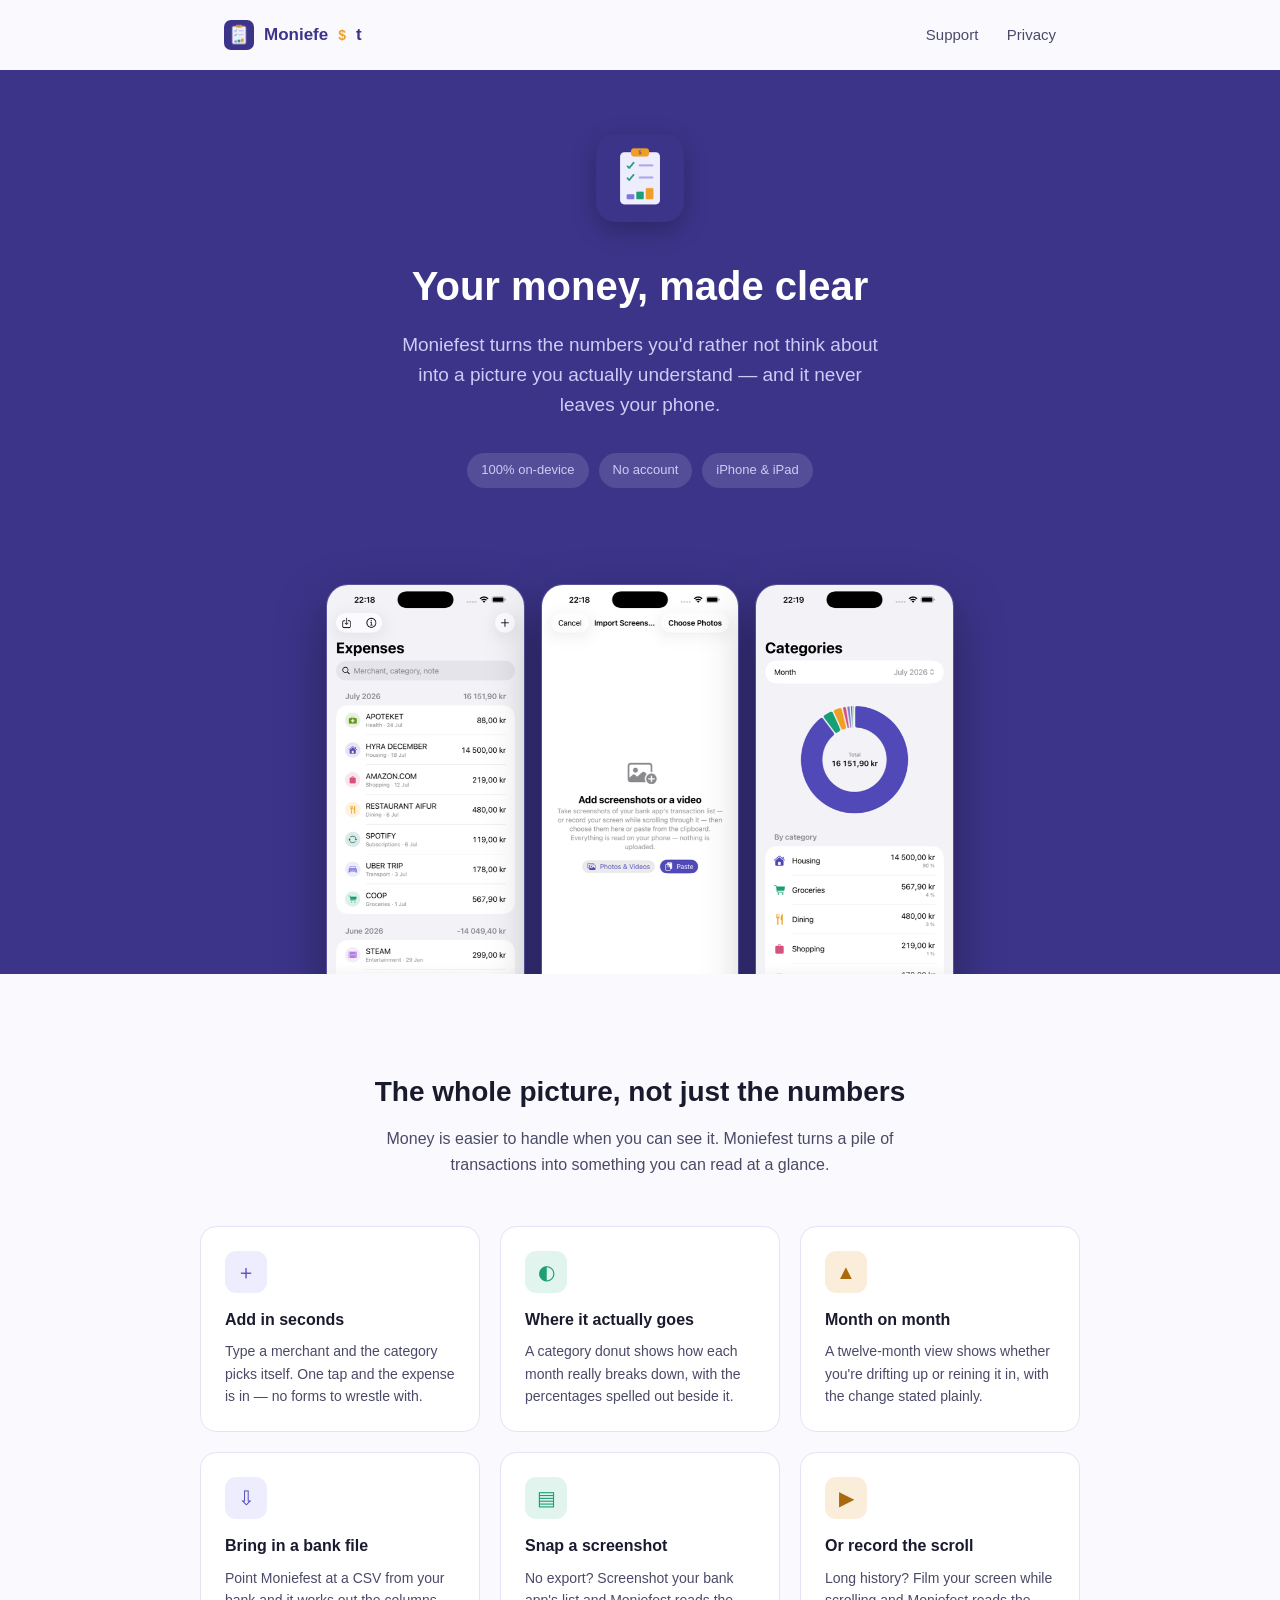
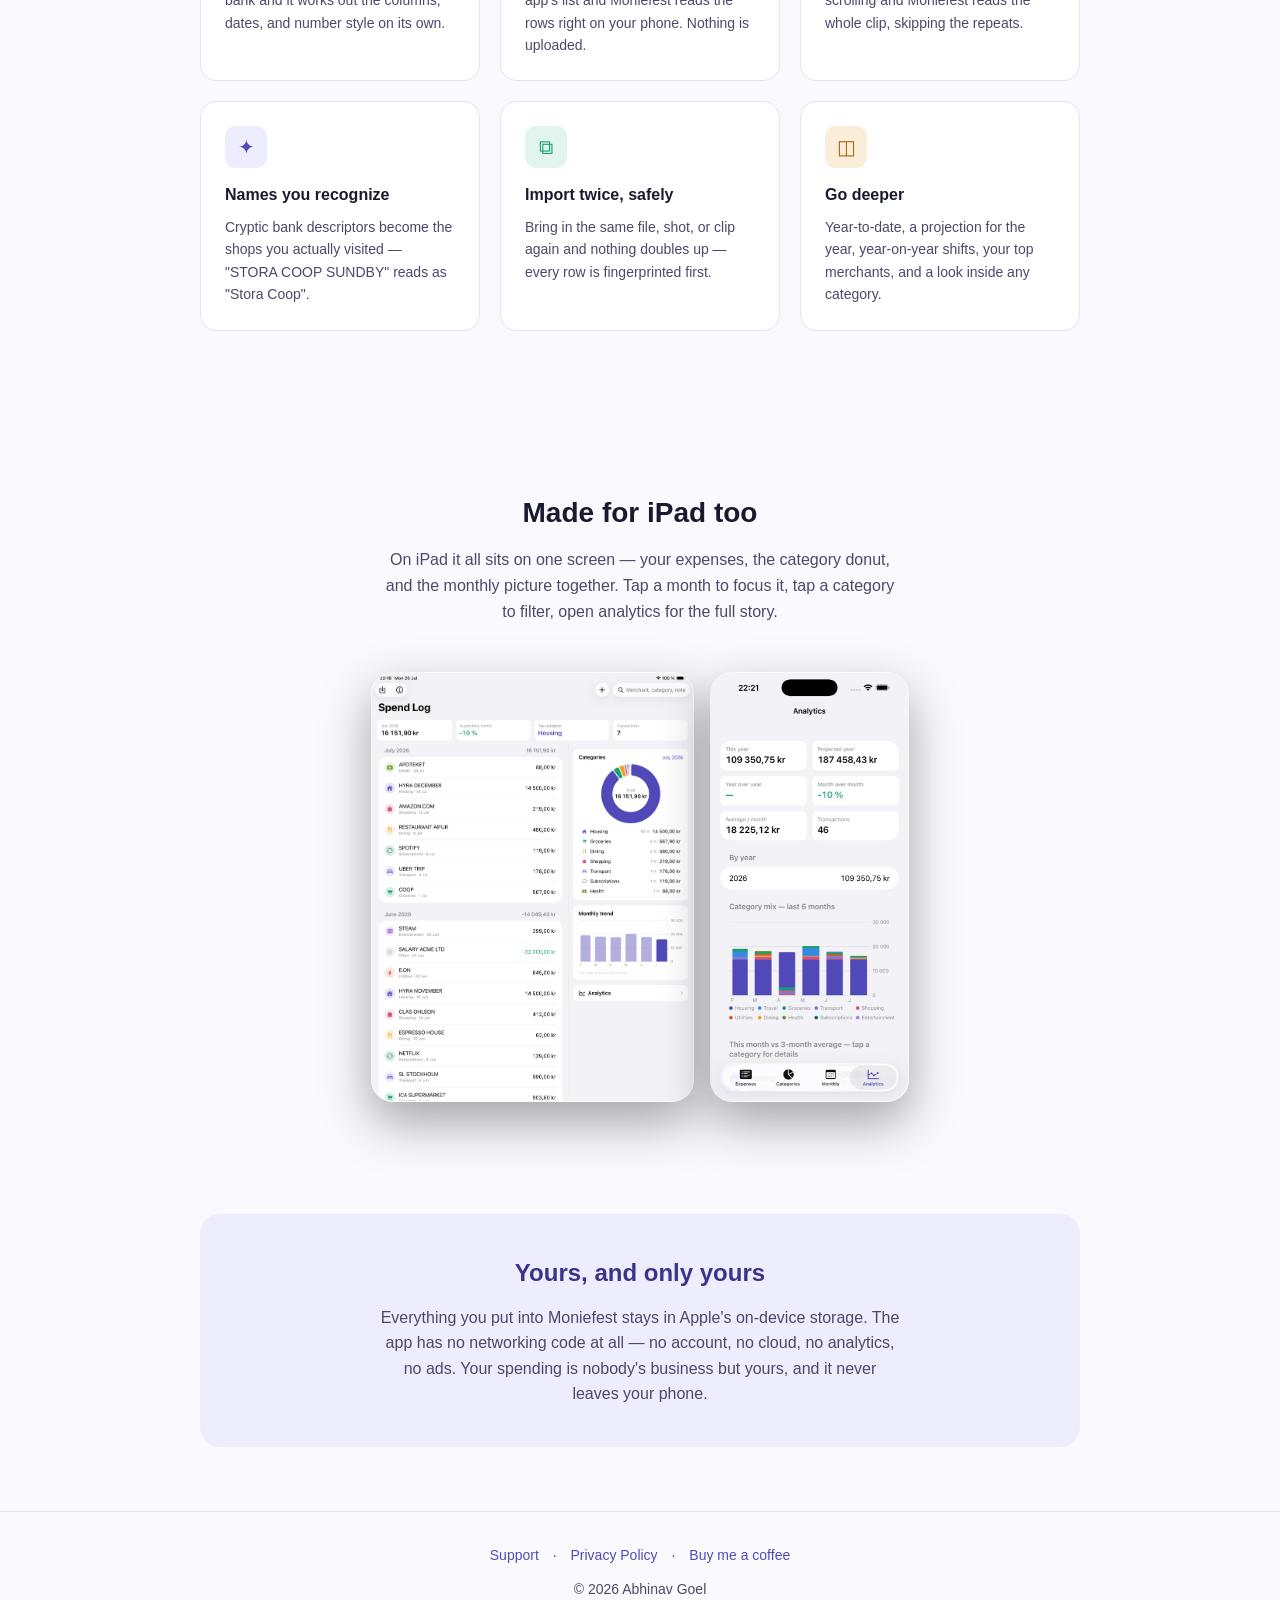
==== index.html @ ffce59ff "Style nav wordmark with amber $" ====
<!DOCTYPE html>
<html lang="en">
<head>
<meta charset="UTF-8">
<title>Moniefest — your money, made clear</title>
<meta name="viewport" content="width=device-width, initial-scale=1">
<meta name="description" content="Moniefest turns your spending into a clear picture — categories, trends, and analytics — entirely on your device. No account, no cloud, no ads.">
<link rel="icon" href="assets/icon.png">
<link rel="stylesheet" href="styles.css">
</head>
<body>

<nav>
  <a class="brand" href="index.html"><img src="assets/icon.png" alt=""> Moniefe<span class="dollar">$</span>t</a>
  <div class="links">
    <a href="support.html">Support</a>
    <a href="privacy.html">Privacy</a>
  </div>
</nav>

<div class="hero">
  <img class="icon" src="assets/icon.png" alt="Moniefest app icon">
  <h1>Your money, made clear</h1>
  <p class="tagline">Moniefest turns the numbers you'd rather not think about into a picture you actually understand — and it never leaves your phone.</p>
  <div class="badges">
    <span class="badge">100% on-device</span>
    <span class="badge">No account</span>
    <span class="badge">iPhone &amp; iPad</span>
  </div>
  <div class="shots">
    <img src="assets/screenshot-expenses.png" alt="Monthly expenses grouped by category">
    <img src="assets/screenshot-import.png" alt="Bringing in transactions from a screenshot or recording">
    <img src="assets/screenshot-categories.png" alt="Category breakdown donut chart">
  </div>
</div>

<div class="section">
  <h2 class="section-title">The whole picture, not just the numbers</h2>
  <p class="section-sub">Money is easier to handle when you can see it. Moniefest turns a pile of transactions into something you can read at a glance.</p>
  <div class="features">
    <div class="feature">
      <div class="icon c-violet">＋</div>
      <h3>Add in seconds</h3>
      <p>Type a merchant and the category picks itself. One tap and the expense is in — no forms to wrestle with.</p>
    </div>
    <div class="feature">
      <div class="icon c-teal">◐</div>
      <h3>Where it actually goes</h3>
      <p>A category donut shows how each month really breaks down, with the percentages spelled out beside it.</p>
    </div>
    <div class="feature">
      <div class="icon c-amber">▲</div>
      <h3>Month on month</h3>
      <p>A twelve-month view shows whether you're drifting up or reining it in, with the change stated plainly.</p>
    </div>
    <div class="feature">
      <div class="icon c-violet">⇩</div>
      <h3>Bring in a bank file</h3>
      <p>Point Moniefest at a CSV from your bank and it works out the columns, dates, and number style on its own.</p>
    </div>
    <div class="feature">
      <div class="icon c-teal">▤</div>
      <h3>Snap a screenshot</h3>
      <p>No export? Screenshot your bank app's list and Moniefest reads the rows right on your phone. Nothing is uploaded.</p>
    </div>
    <div class="feature">
      <div class="icon c-amber">▶</div>
      <h3>Or record the scroll</h3>
      <p>Long history? Film your screen while scrolling and Moniefest reads the whole clip, skipping the repeats.</p>
    </div>
    <div class="feature">
      <div class="icon c-violet">✦</div>
      <h3>Names you recognize</h3>
      <p>Cryptic bank descriptors become the shops you actually visited — "STORA COOP SUNDBY" reads as "Stora Coop".</p>
    </div>
    <div class="feature">
      <div class="icon c-teal">⧉</div>
      <h3>Import twice, safely</h3>
      <p>Bring in the same file, shot, or clip again and nothing doubles up — every row is fingerprinted first.</p>
    </div>
    <div class="feature">
      <div class="icon c-amber">◫</div>
      <h3>Go deeper</h3>
      <p>Year-to-date, a projection for the year, year-on-year shifts, your top merchants, and a look inside any category.</p>
    </div>
  </div>
</div>

<div class="section">
  <h2 class="section-title">Made for iPad too</h2>
  <p class="section-sub">On iPad it all sits on one screen — your expenses, the category donut, and the monthly picture together. Tap a month to focus it, tap a category to filter, open analytics for the full story.</p>
  <div class="shots">
    <img src="assets/screenshot-ipad-dashboard.png" alt="iPad dashboard with expenses, category donut, and monthly view">
    <img src="assets/screenshot-analytics.png" alt="Analytics with yearly totals and category mix">
  </div>
</div>

<div class="section tight">
  <div class="privacy-band">
    <h2>Yours, and only yours</h2>
    <p>Everything you put into Moniefest stays in Apple's on-device storage. The app has no networking code at all — no account, no cloud, no analytics, no ads. Your spending is nobody's business but yours, and it never leaves your phone.</p>
  </div>
</div>

<footer>
  <div><a href="support.html">Support</a> · <a href="privacy.html">Privacy Policy</a> · <a href="https://buymeacoffee.com/maverickmicky">Buy me a coffee</a></div>
  <div style="margin-top:12px;">© 2026 Abhinav Goel</div>
</footer>

</body>
</html>
---- styles.css ----
:root {
  --violet-deep: #3C3489;
  --violet: #534AB7;
  --violet-soft: #7F77DD;
  --lavender: #CECBF6;
  --lavender-light: #EEEDFE;
  --teal: #1D9E75;
  --amber: #EF9F27;
  --ink: #1a1a2e;
  --ink-soft: #4a4a68;
  --bg: #fafafe;
  --card: #ffffff;
  --border: #e4e2f5;
}

* { box-sizing: border-box; }

body {
  font-family: -apple-system, BlinkMacSystemFont, "Segoe UI", sans-serif;
  margin: 0;
  color: var(--ink);
  background: var(--bg);
  line-height: 1.6;
}

.wrap { max-width: 880px; margin: 0 auto; padding: 0 24px; }

nav {
  display: flex;
  align-items: center;
  justify-content: space-between;
  padding: 20px 24px;
  max-width: 880px;
  margin: 0 auto;
}
nav .brand { display: flex; align-items: center; gap: 10px; font-weight: 600; font-size: 17px; color: var(--violet-deep); text-decoration: none; }
nav .brand img { width: 30px; height: 30px; border-radius: 7px; }
nav .brand .dollar { color: var(--amber); font-size: 0.82em; font-weight: 700; }
nav .links a { color: var(--ink-soft); text-decoration: none; font-size: 15px; margin-left: 24px; }
nav .links a:hover { color: var(--violet); }

.hero {
  background: var(--violet-deep);
  color: white;
  padding: 64px 24px 0;
  text-align: center;
  overflow: hidden;
}
.hero img.icon { width: 88px; height: 88px; border-radius: 20px; margin-bottom: 24px; box-shadow: 0 8px 24px rgba(0,0,0,0.25); }
.hero h1 { font-size: 40px; margin: 0 0 12px; font-weight: 700; }
.hero p.tagline { font-size: 19px; color: var(--lavender); max-width: 480px; margin: 0 auto 32px; }
.hero .badges { display: flex; justify-content: center; gap: 10px; flex-wrap: wrap; margin-bottom: 56px; }
.badge { background: rgba(255,255,255,0.12); color: var(--lavender); font-size: 13px; padding: 7px 14px; border-radius: 20px; }

.shots {
  display: flex;
  justify-content: center;
  align-items: flex-start;
  gap: 16px;
  padding: 0 24px;
}
.hero .shots { transform: translateY(40px); }
.shots img {
  height: 430px;
  width: auto;
  border-radius: 22px;
  box-shadow: 0 20px 50px rgba(0,0,0,0.35);
  border: 1px solid rgba(255,255,255,0.15);
}

.section { padding: 96px 24px 64px; }
.section.tight { padding-top: 48px; }
h2.section-title { font-size: 28px; text-align: center; margin: 0 0 12px; }
p.section-sub { text-align: center; color: var(--ink-soft); max-width: 520px; margin: 0 auto 48px; }

.features {
  display: grid;
  grid-template-columns: repeat(3, 1fr);
  gap: 20px;
  max-width: 880px;
  margin: 0 auto;
}
.feature {
  background: var(--card);
  border: 1px solid var(--border);
  border-radius: 16px;
  padding: 24px;
}
.feature .icon {
  width: 42px; height: 42px;
  border-radius: 11px;
  display: flex; align-items: center; justify-content: center;
  font-size: 20px;
  margin-bottom: 14px;
}
.feature h3 { font-size: 16px; margin: 0 0 8px; }
.feature p { font-size: 14px; color: var(--ink-soft); margin: 0; }

.icon.c-violet { background: var(--lavender-light); color: var(--violet); }
.icon.c-teal { background: #e1f5ee; color: var(--teal); }
.icon.c-amber { background: #faeeda; color: #a8690f; }

.privacy-band {
  background: var(--lavender-light);
  border-radius: 20px;
  max-width: 880px;
  margin: 0 auto;
  padding: 40px;
  text-align: center;
}
.privacy-band h2 { color: var(--violet-deep); margin: 0 0 12px; font-size: 24px; }
.privacy-band p { color: var(--ink-soft); max-width: 520px; margin: 0 auto; }

footer {
  border-top: 1px solid var(--border);
  padding: 32px 24px;
  text-align: center;
  color: var(--ink-soft);
  font-size: 14px;
}
footer a { color: var(--violet); text-decoration: none; margin: 0 10px; }

.page {
  max-width: 680px;
  margin: 0 auto;
  padding: 56px 24px 80px;
}
.page-header { display: flex; align-items: center; gap: 12px; margin-bottom: 8px; }
.page-header img { width: 40px; height: 40px; border-radius: 9px; }
.page h1 { font-size: 30px; margin: 24px 0 4px; }
.page .updated { color: var(--ink-soft); font-size: 14px; margin-bottom: 32px; }
.page h2 { font-size: 19px; margin-top: 36px; color: var(--violet-deep); }
.page a { color: var(--violet); }
.page .callout {
  background: var(--lavender-light);
  border-left: 3px solid var(--violet);
  border-radius: 10px;
  padding: 16px 20px;
  color: var(--violet-deep);
  font-weight: 500;
}
.page .faq-q { font-weight: 600; margin-top: 20px; }
.page .faq-a { color: var(--ink-soft); margin: 6px 0 0; }

@media (max-width: 640px) {
  .features { grid-template-columns: 1fr; }
  .shots { flex-wrap: wrap; }
  .shots img { height: 300px; }
  .hero h1 { font-size: 32px; }
}
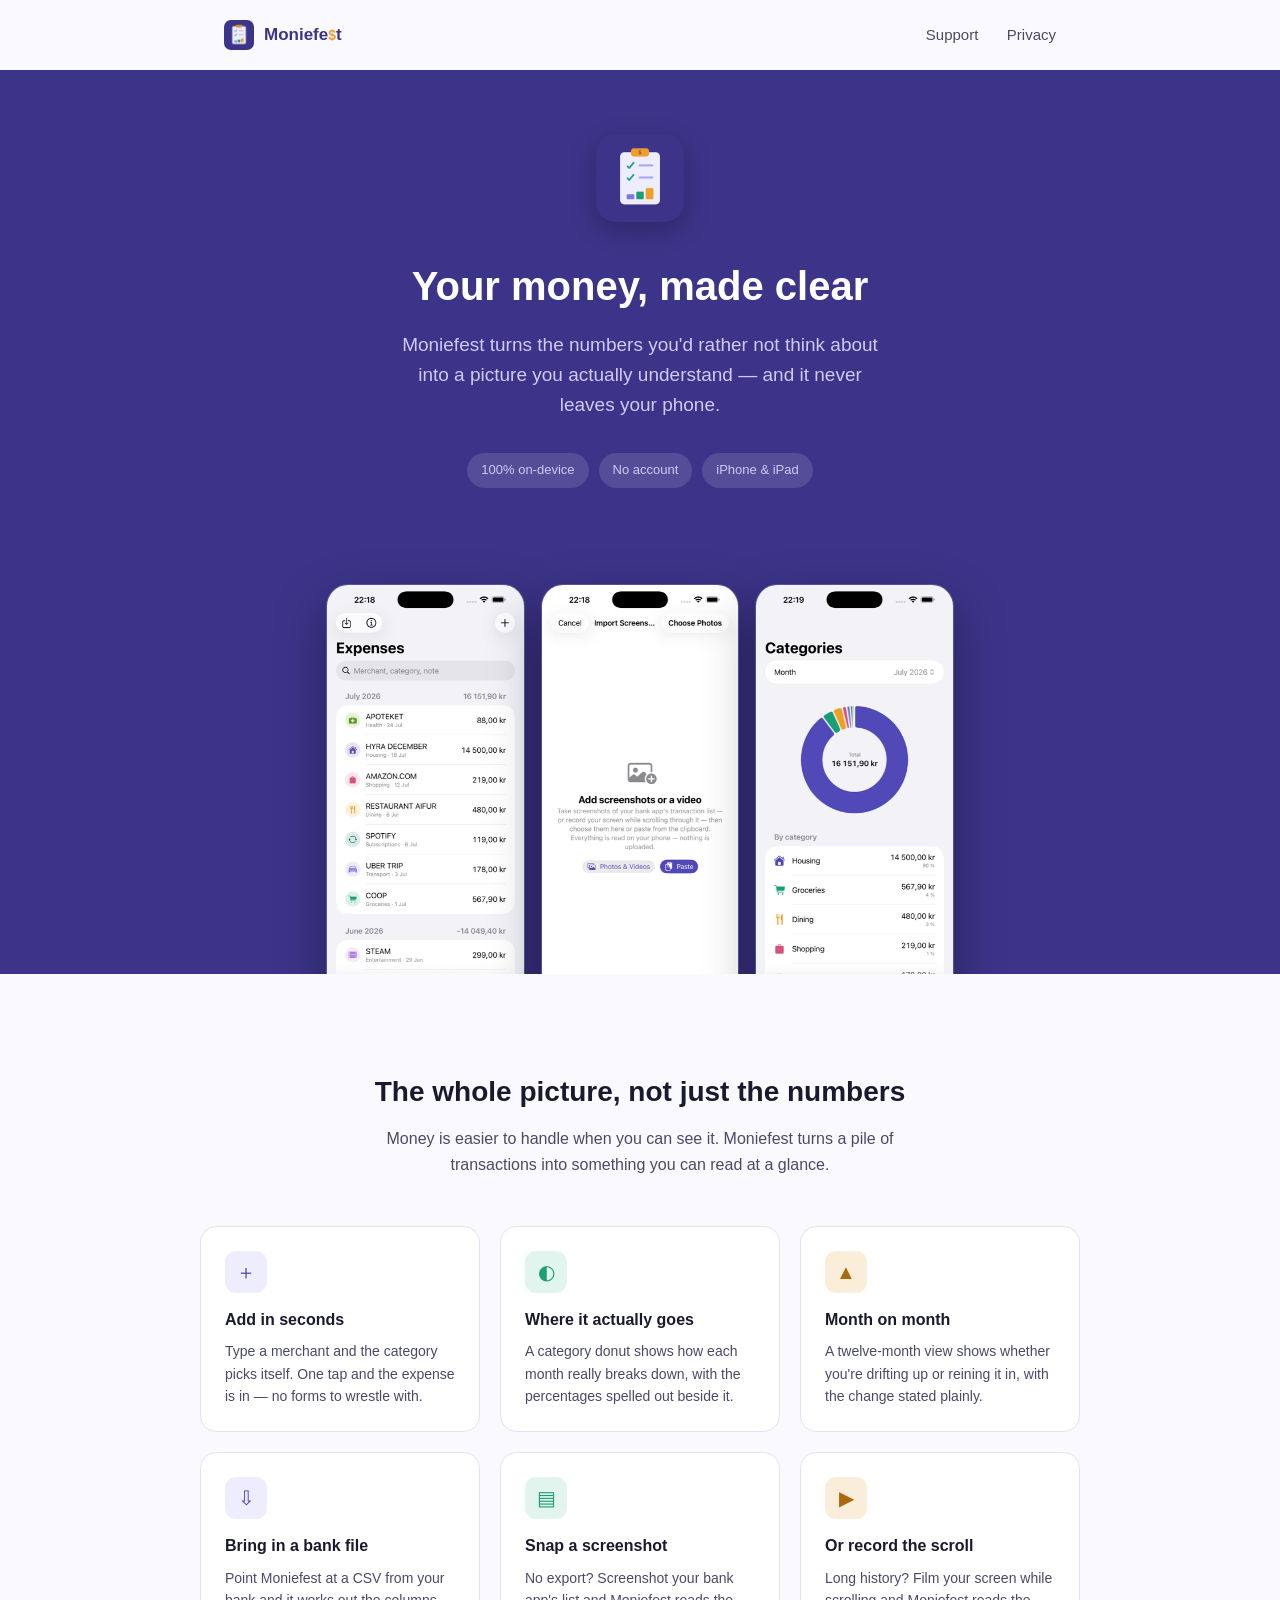
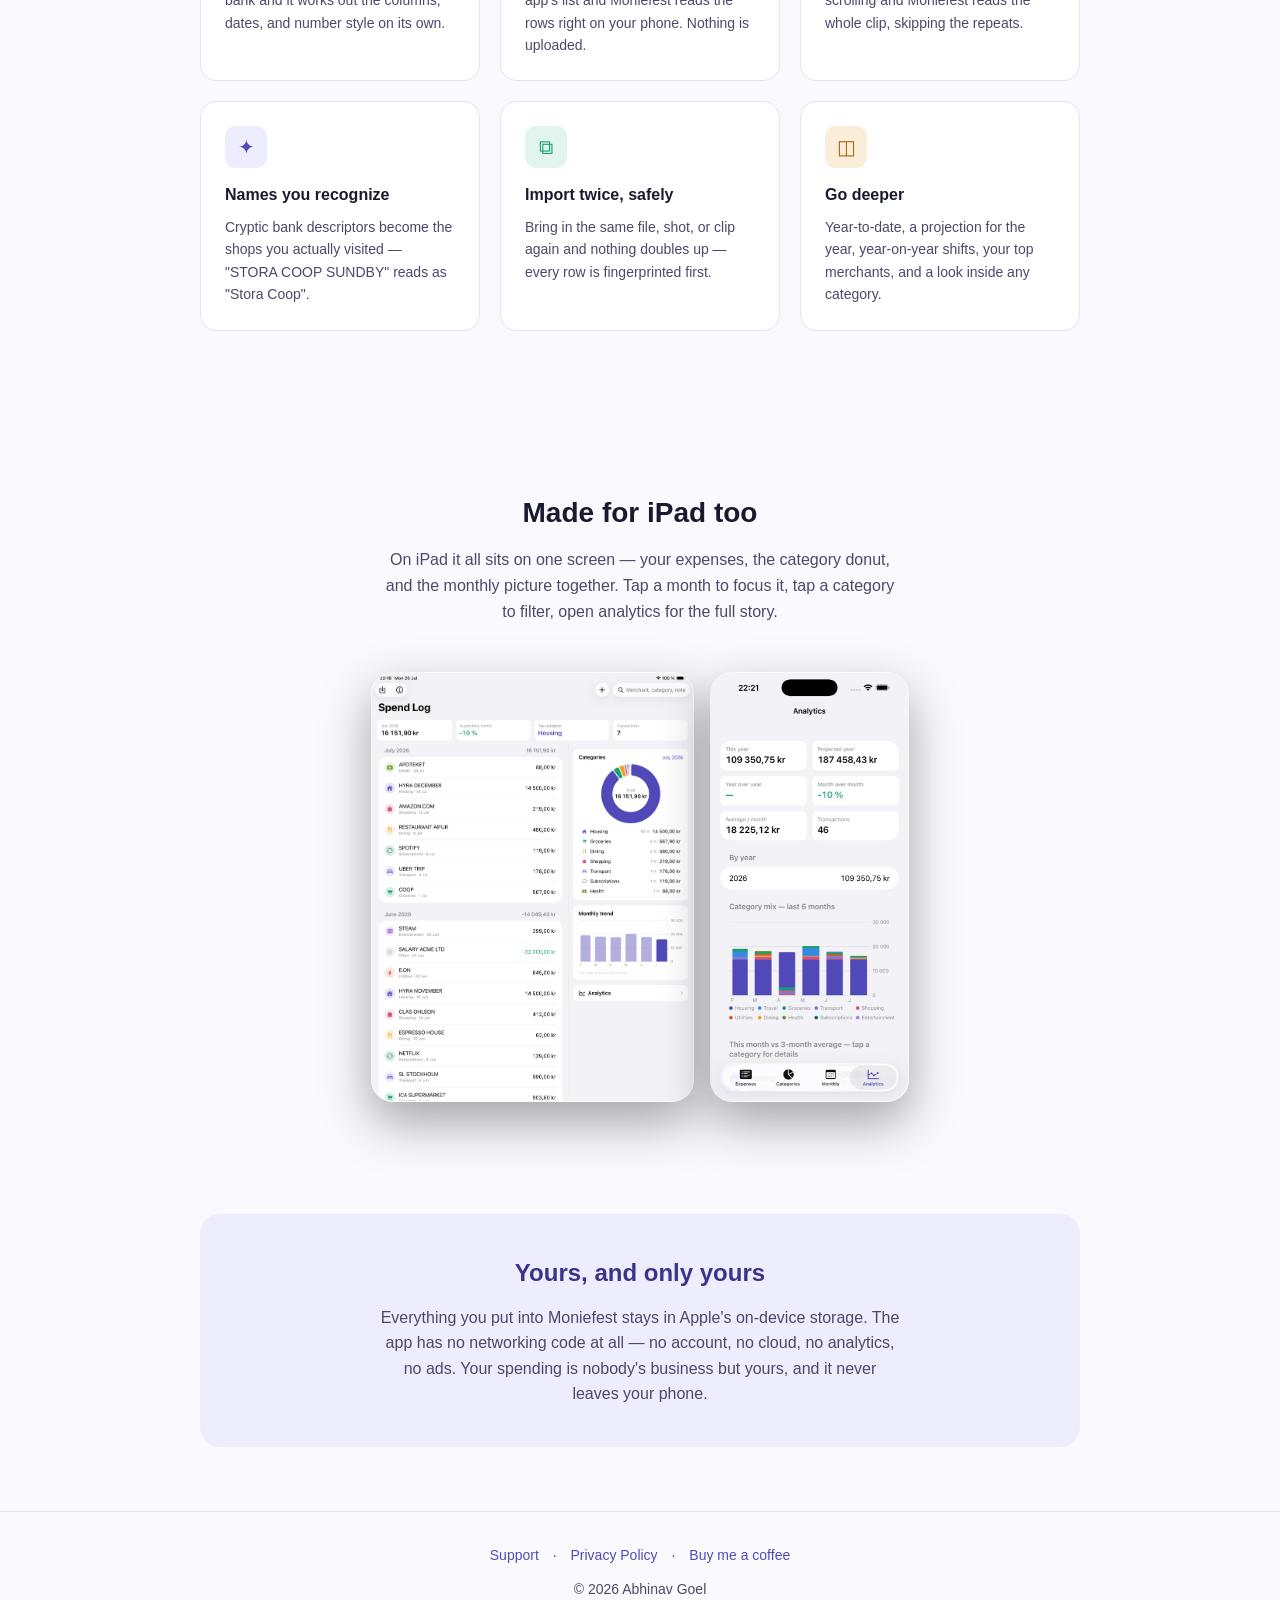
==== commit 122b1c8f: "Fix nav wordmark spacing: wrap in single span so flex gap doesn't split it" ====
--- a/index.html
+++ b/index.html
@@ -11,7 +11,7 @@
 <body>
 
 <nav>
-  <a class="brand" href="index.html"><img src="assets/icon.png" alt=""> Moniefe<span class="dollar">$</span>t</a>
+  <a class="brand" href="index.html"><img src="assets/icon.png" alt=""> <span class="name">Moniefe<span class="dollar">$</span>t</span></a>
   <div class="links">
     <a href="support.html">Support</a>
     <a href="privacy.html">Privacy</a>
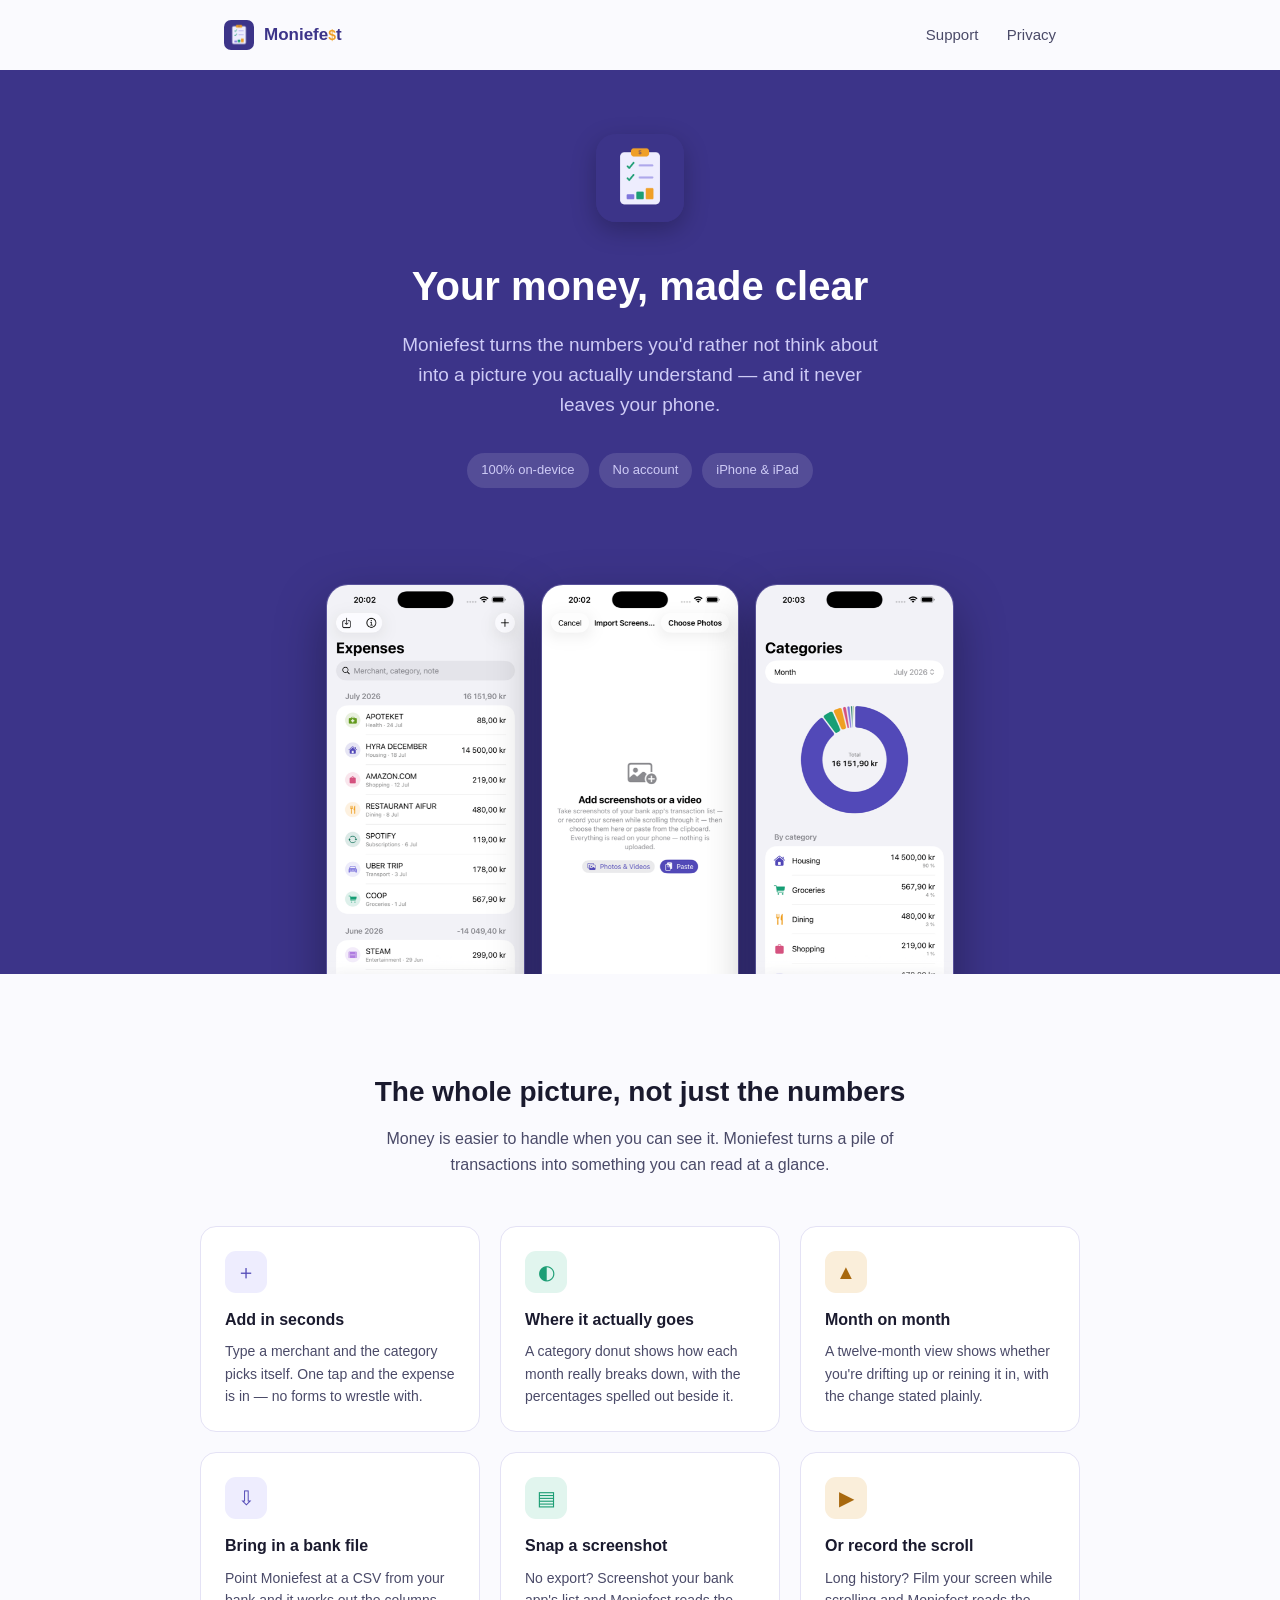
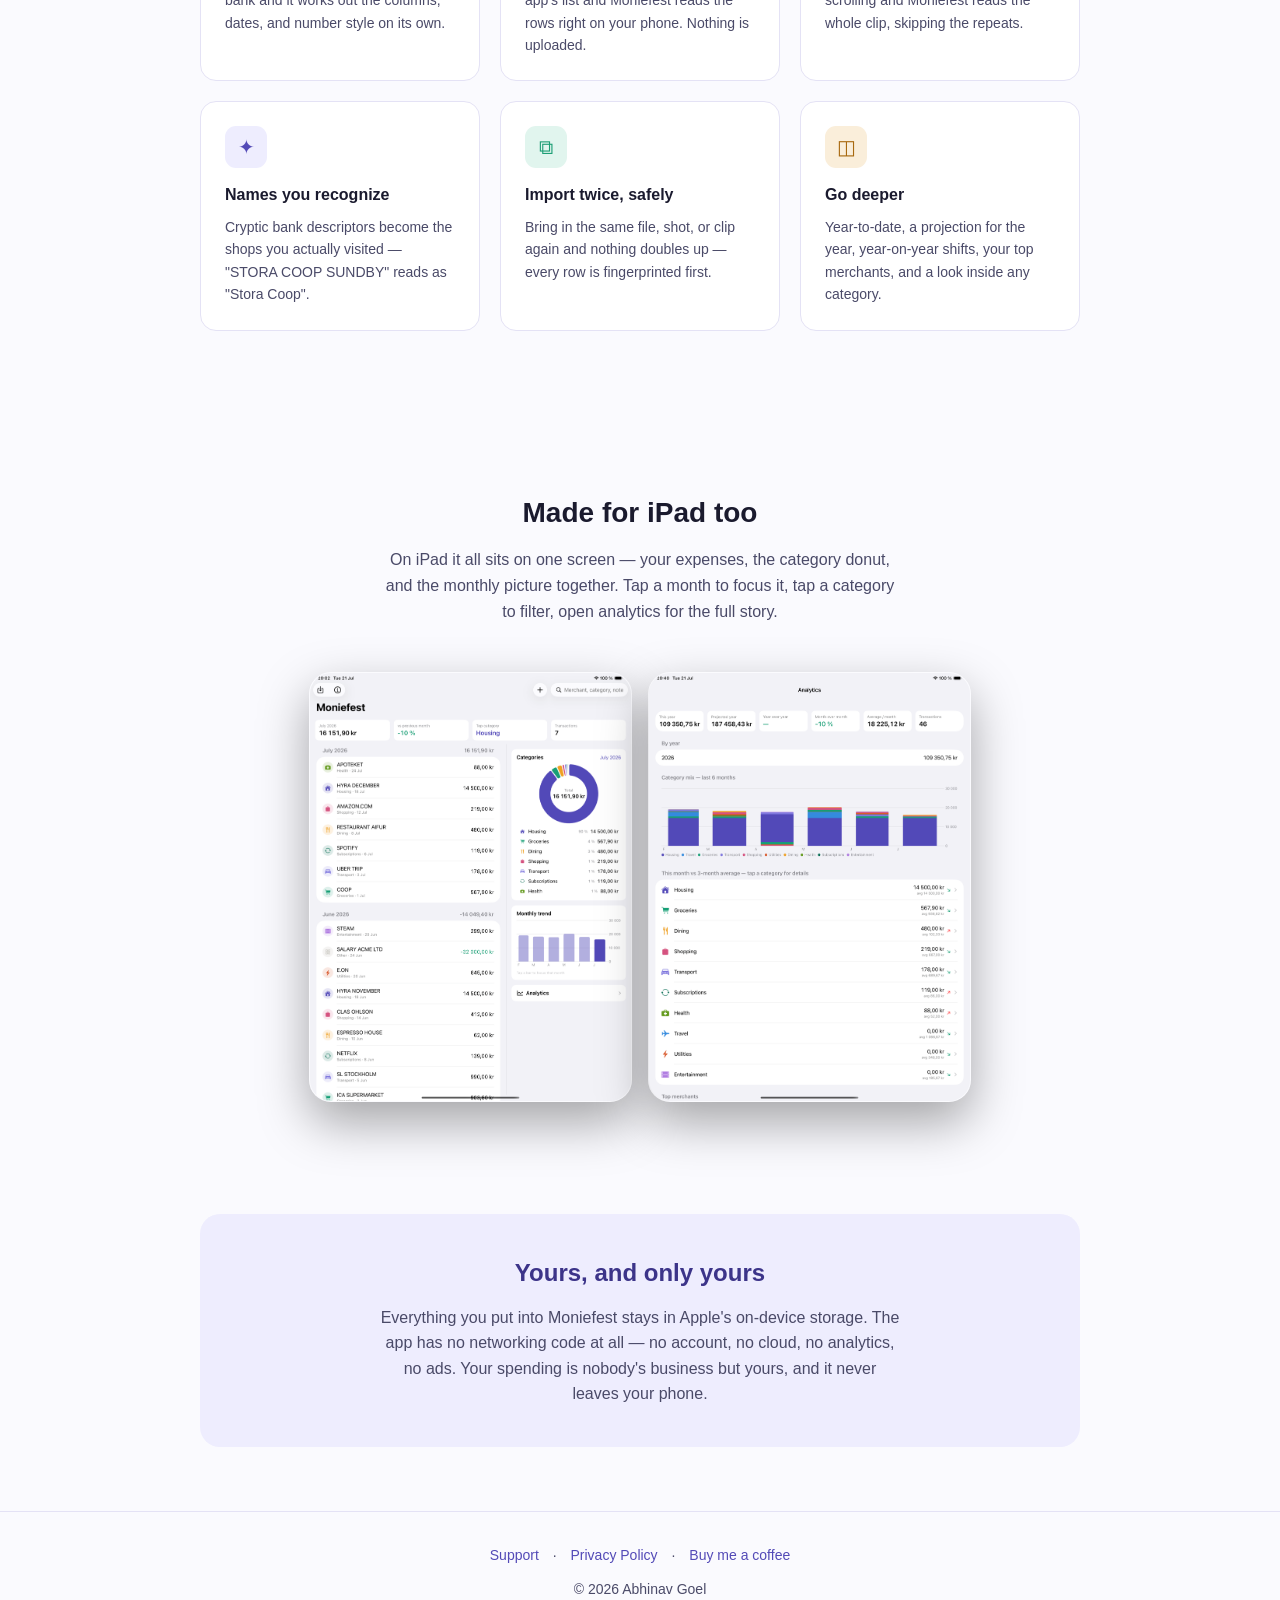
==== commit b1b6f219: "Add Open Graph/Twitter card meta tags with branded social preview image" ====
--- a/index.html
+++ b/index.html
@@ -5,6 +5,15 @@
 <title>Moniefest — your money, made clear</title>
 <meta name="viewport" content="width=device-width, initial-scale=1">
 <meta name="description" content="Moniefest turns your spending into a clear picture — categories, trends, and analytics — entirely on your device. No account, no cloud, no ads.">
+<meta property="og:title" content="Moniefest — your money, made clear">
+<meta property="og:description" content="Moniefest turns your spending into a clear picture — categories, trends, and analytics — entirely on your device. No account, no cloud, no ads.">
+<meta property="og:image" content="https://maverickmicky.github.io/moniefest-site/assets/og-image.png">
+<meta property="og:url" content="https://maverickmicky.github.io/moniefest-site/">
+<meta property="og:type" content="website">
+<meta name="twitter:card" content="summary_large_image">
+<meta name="twitter:title" content="Moniefest — your money, made clear">
+<meta name="twitter:description" content="Moniefest turns your spending into a clear picture — categories, trends, and analytics — entirely on your device. No account, no cloud, no ads.">
+<meta name="twitter:image" content="https://maverickmicky.github.io/moniefest-site/assets/og-image.png">
 <link rel="icon" href="assets/icon.png">
 <link rel="stylesheet" href="styles.css">
 </head>
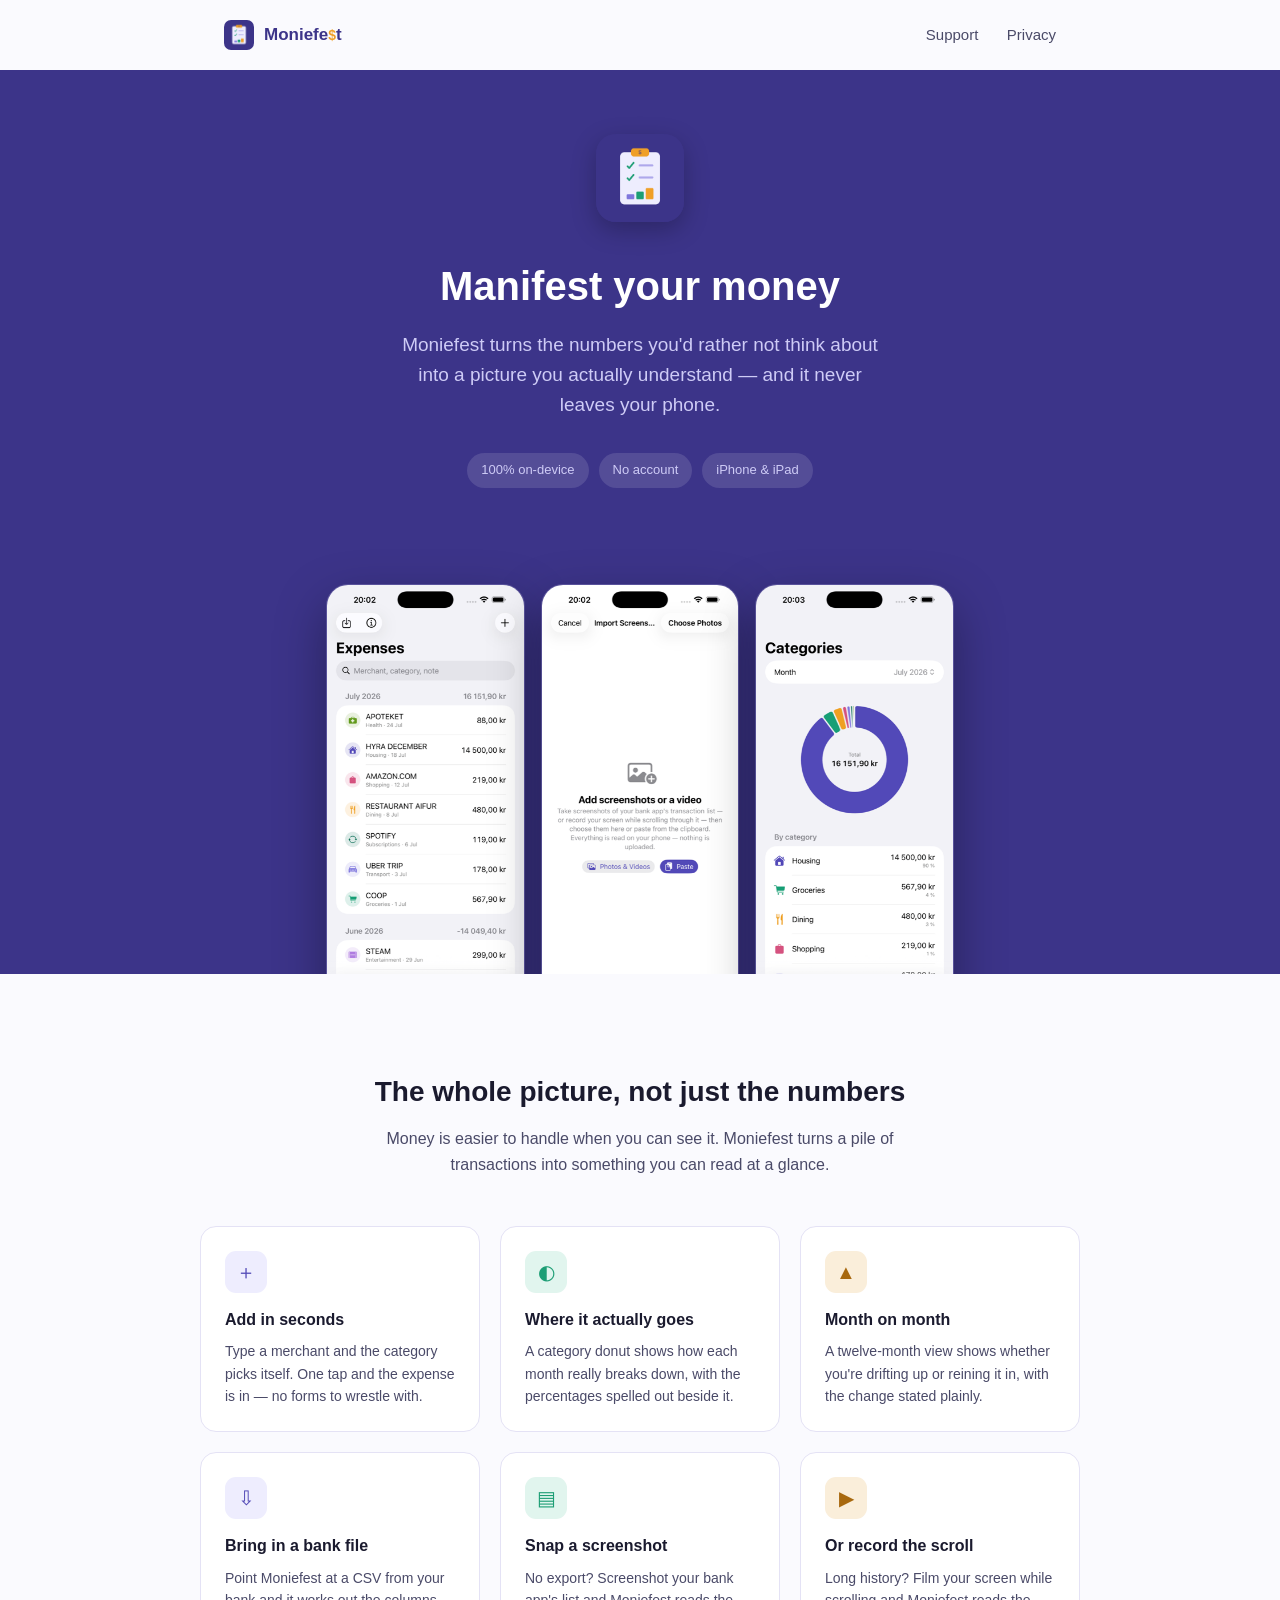
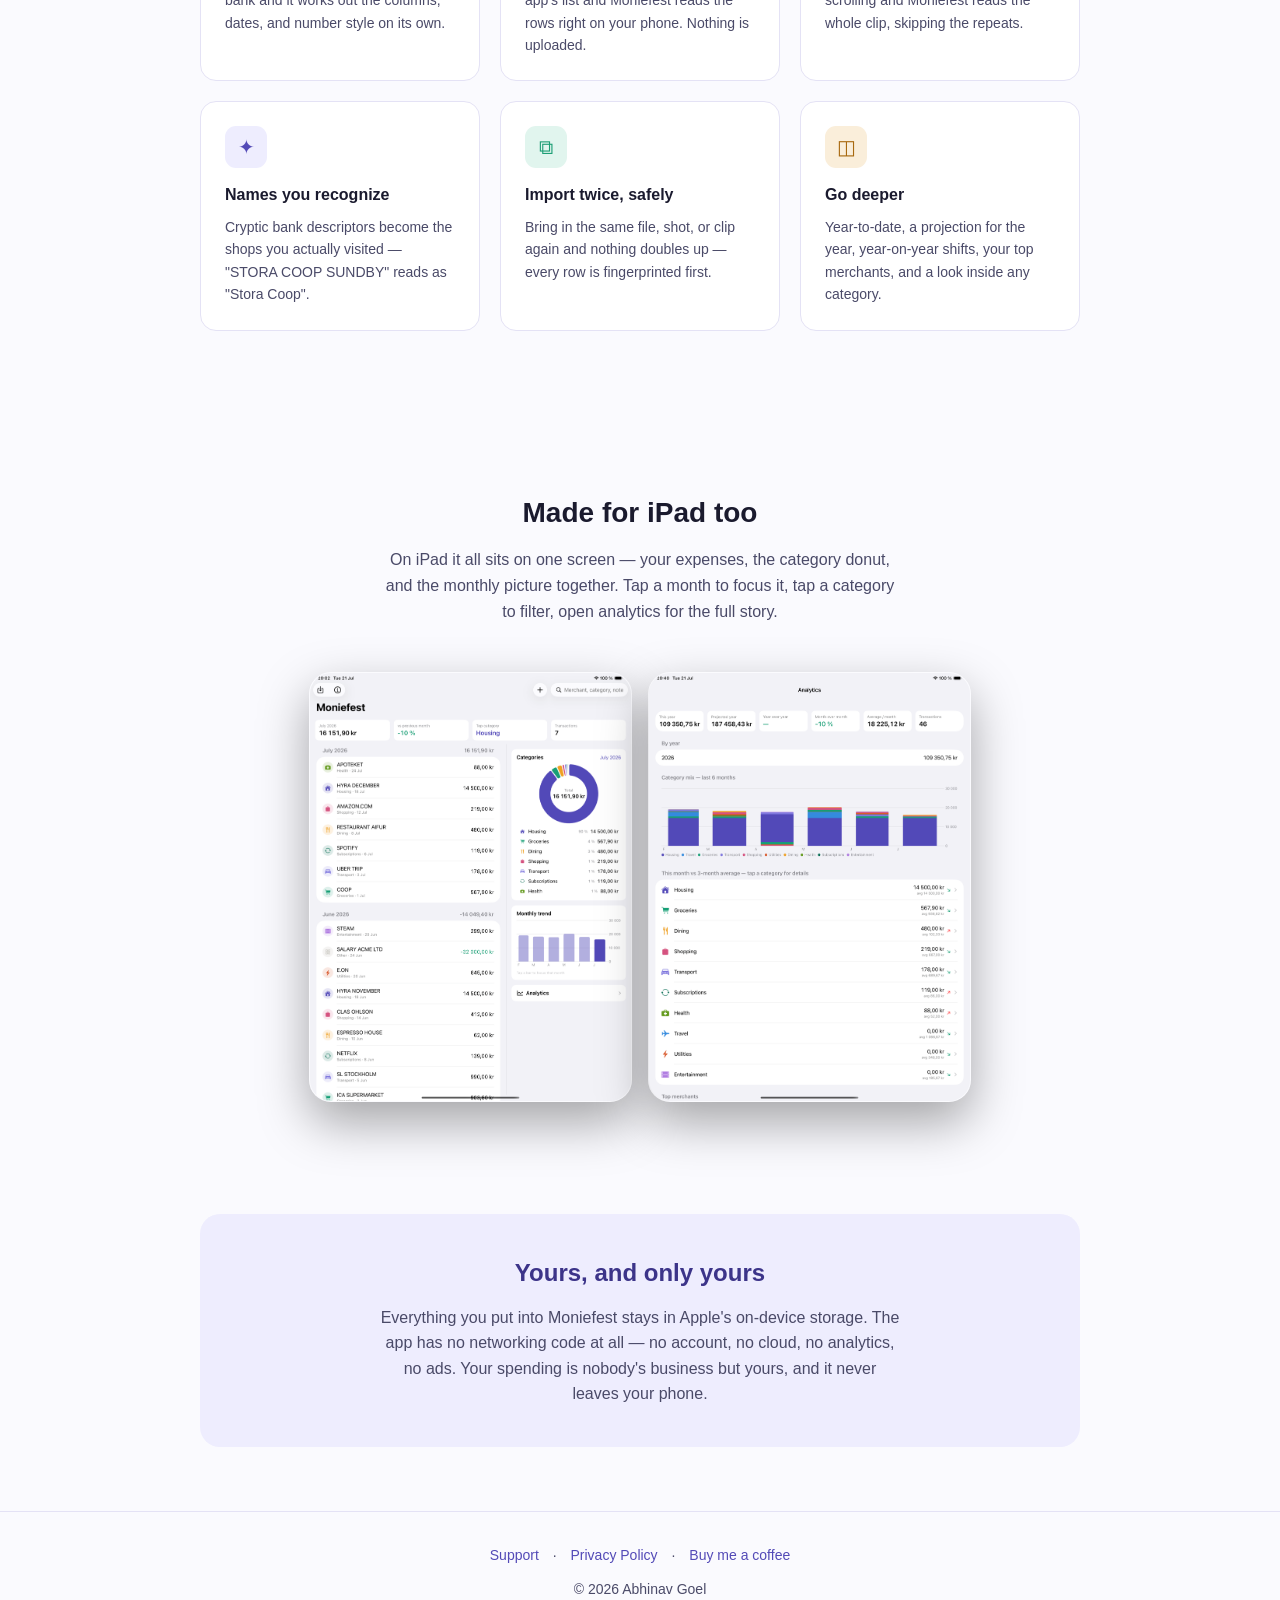
==== commit 040401d5: "Update hero line to Manifest your money" ====
--- a/index.html
+++ b/index.html
@@ -29,7 +29,7 @@
 
 <div class="hero">
   <img class="icon" src="assets/icon.png" alt="Moniefest app icon">
-  <h1>Your money, made clear</h1>
+  <h1>Manifest your money</h1>
   <p class="tagline">Moniefest turns the numbers you'd rather not think about into a picture you actually understand — and it never leaves your phone.</p>
   <div class="badges">
     <span class="badge">100% on-device</span>
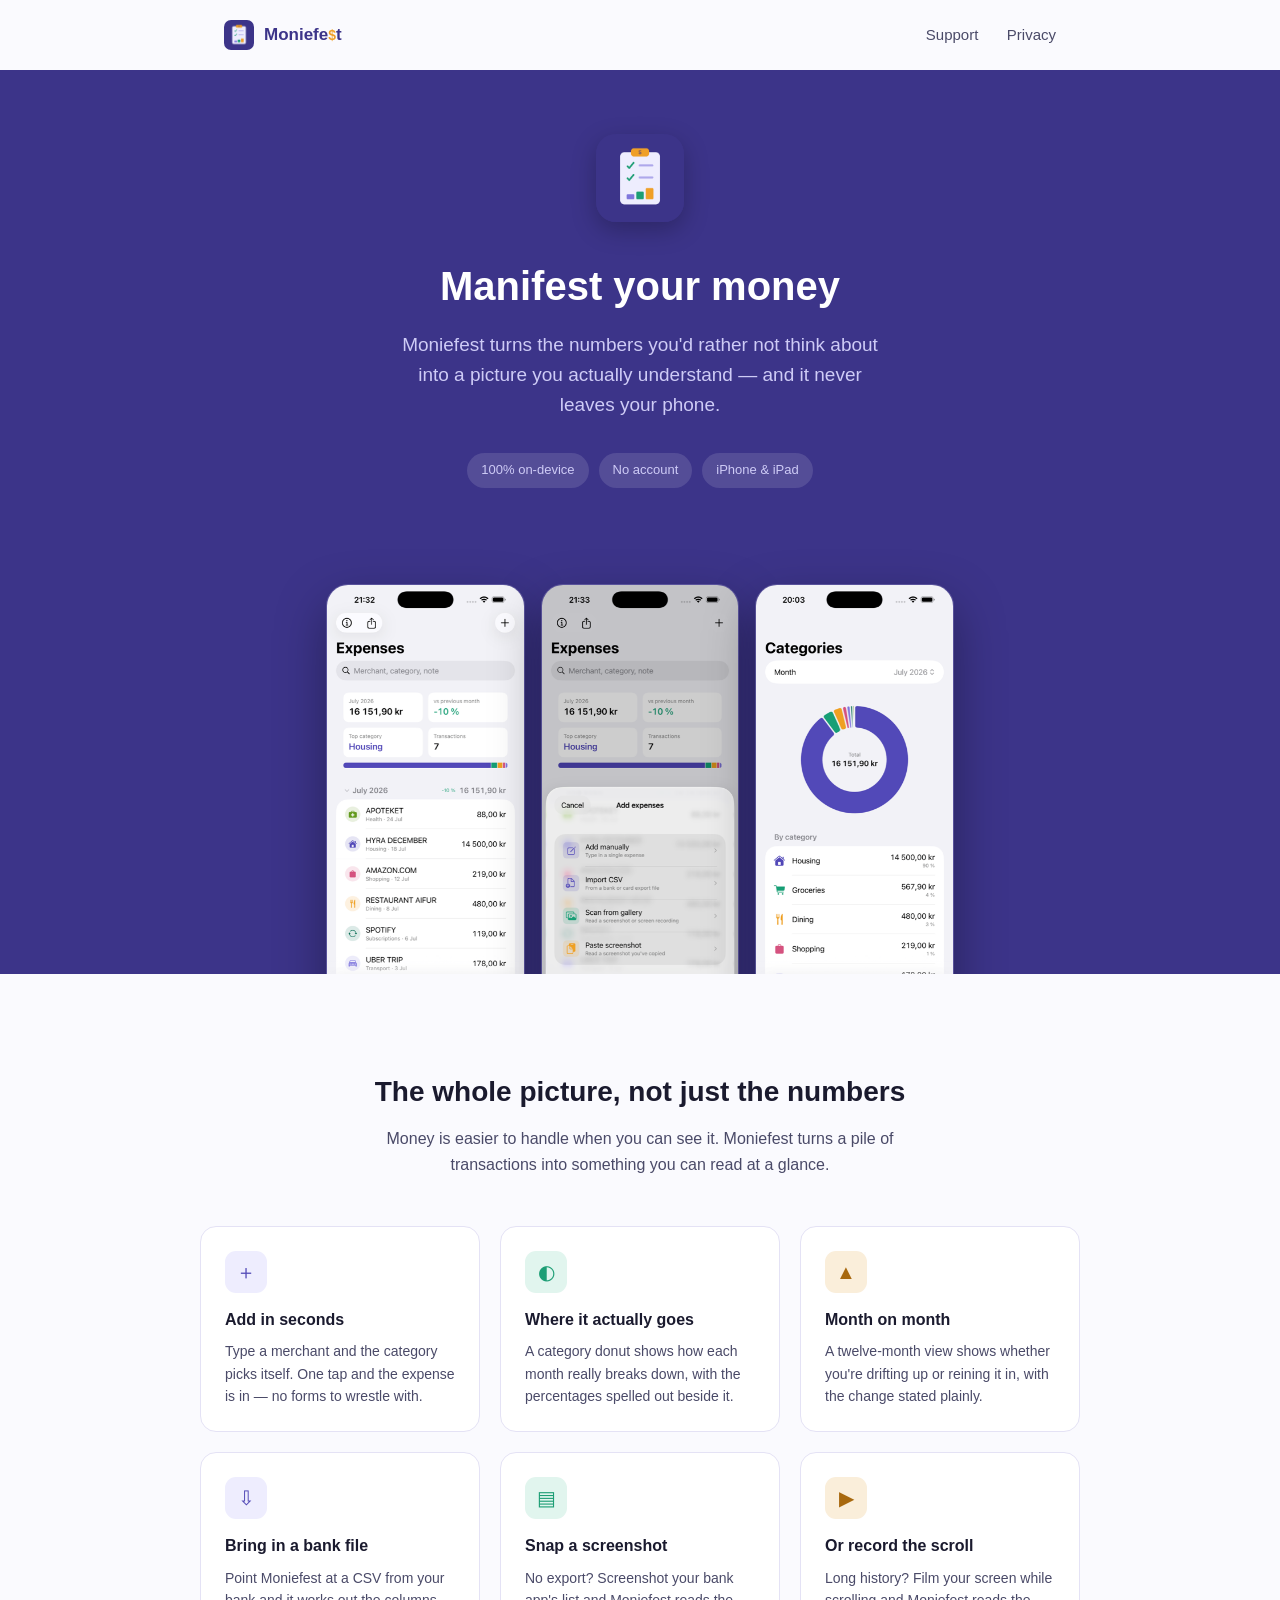
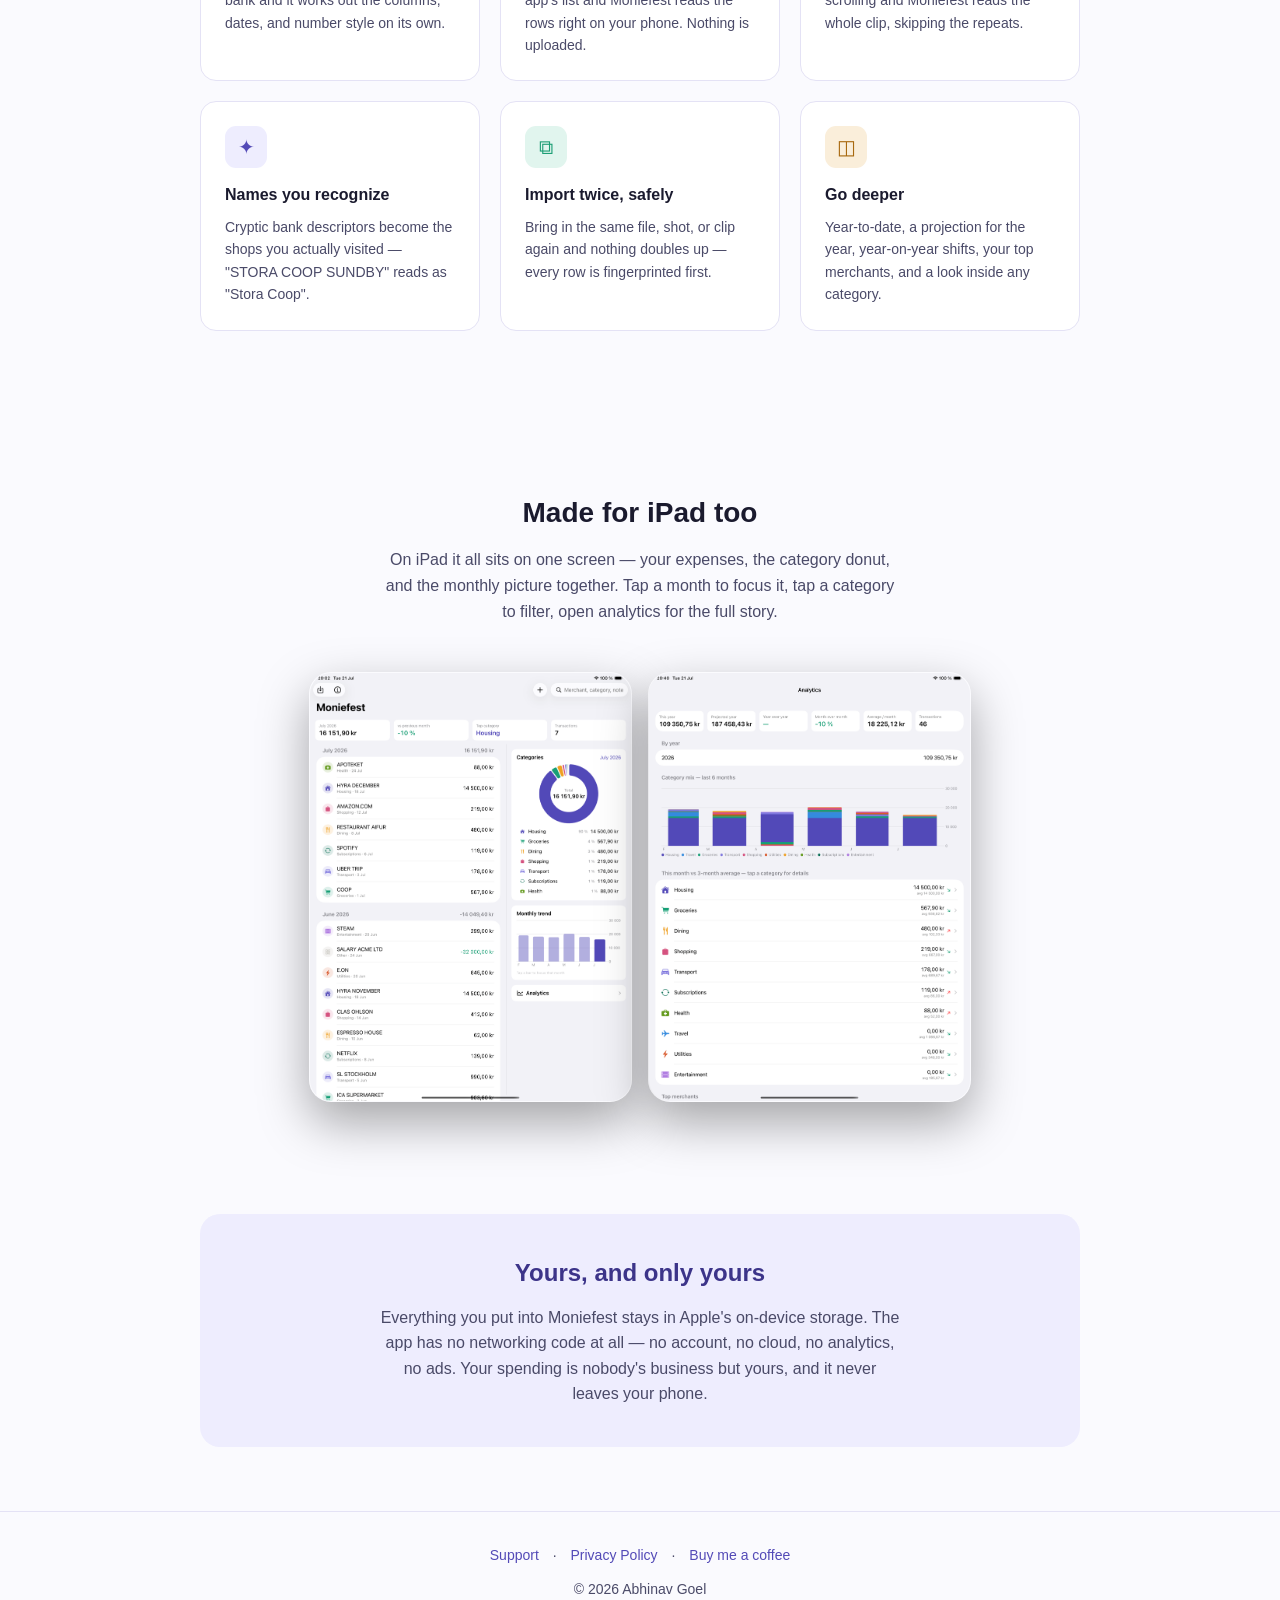
==== commit fa63d0df: "Update expenses + import screenshots for add-options overhaul" ====
--- a/index.html
+++ b/index.html
@@ -38,7 +38,7 @@
   </div>
   <div class="shots">
     <img src="assets/screenshot-expenses.png" alt="Monthly expenses grouped by category">
-    <img src="assets/screenshot-import.png" alt="Bringing in transactions from a screenshot or recording">
+    <img src="assets/screenshot-import.png" alt="The add-expense options: manual, CSV, scan from gallery, or paste">
     <img src="assets/screenshot-categories.png" alt="Category breakdown donut chart">
   </div>
 </div>
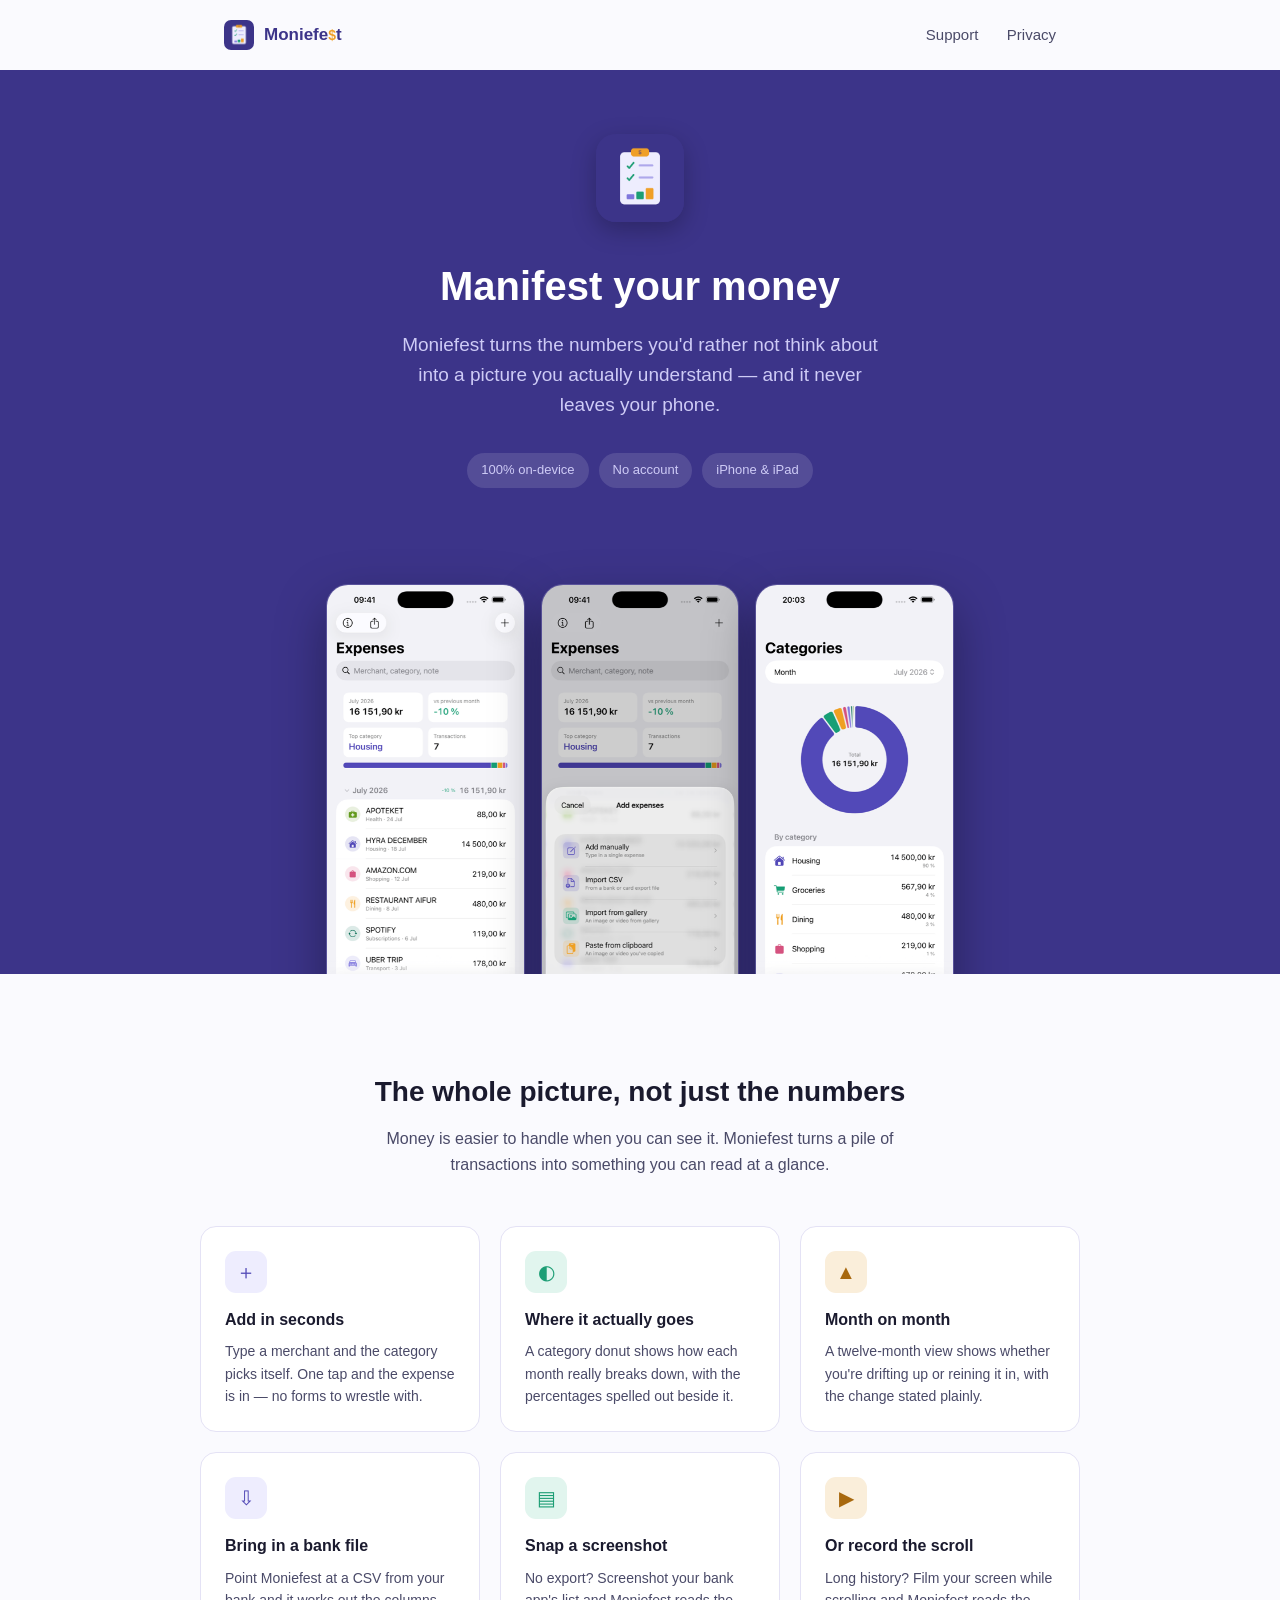
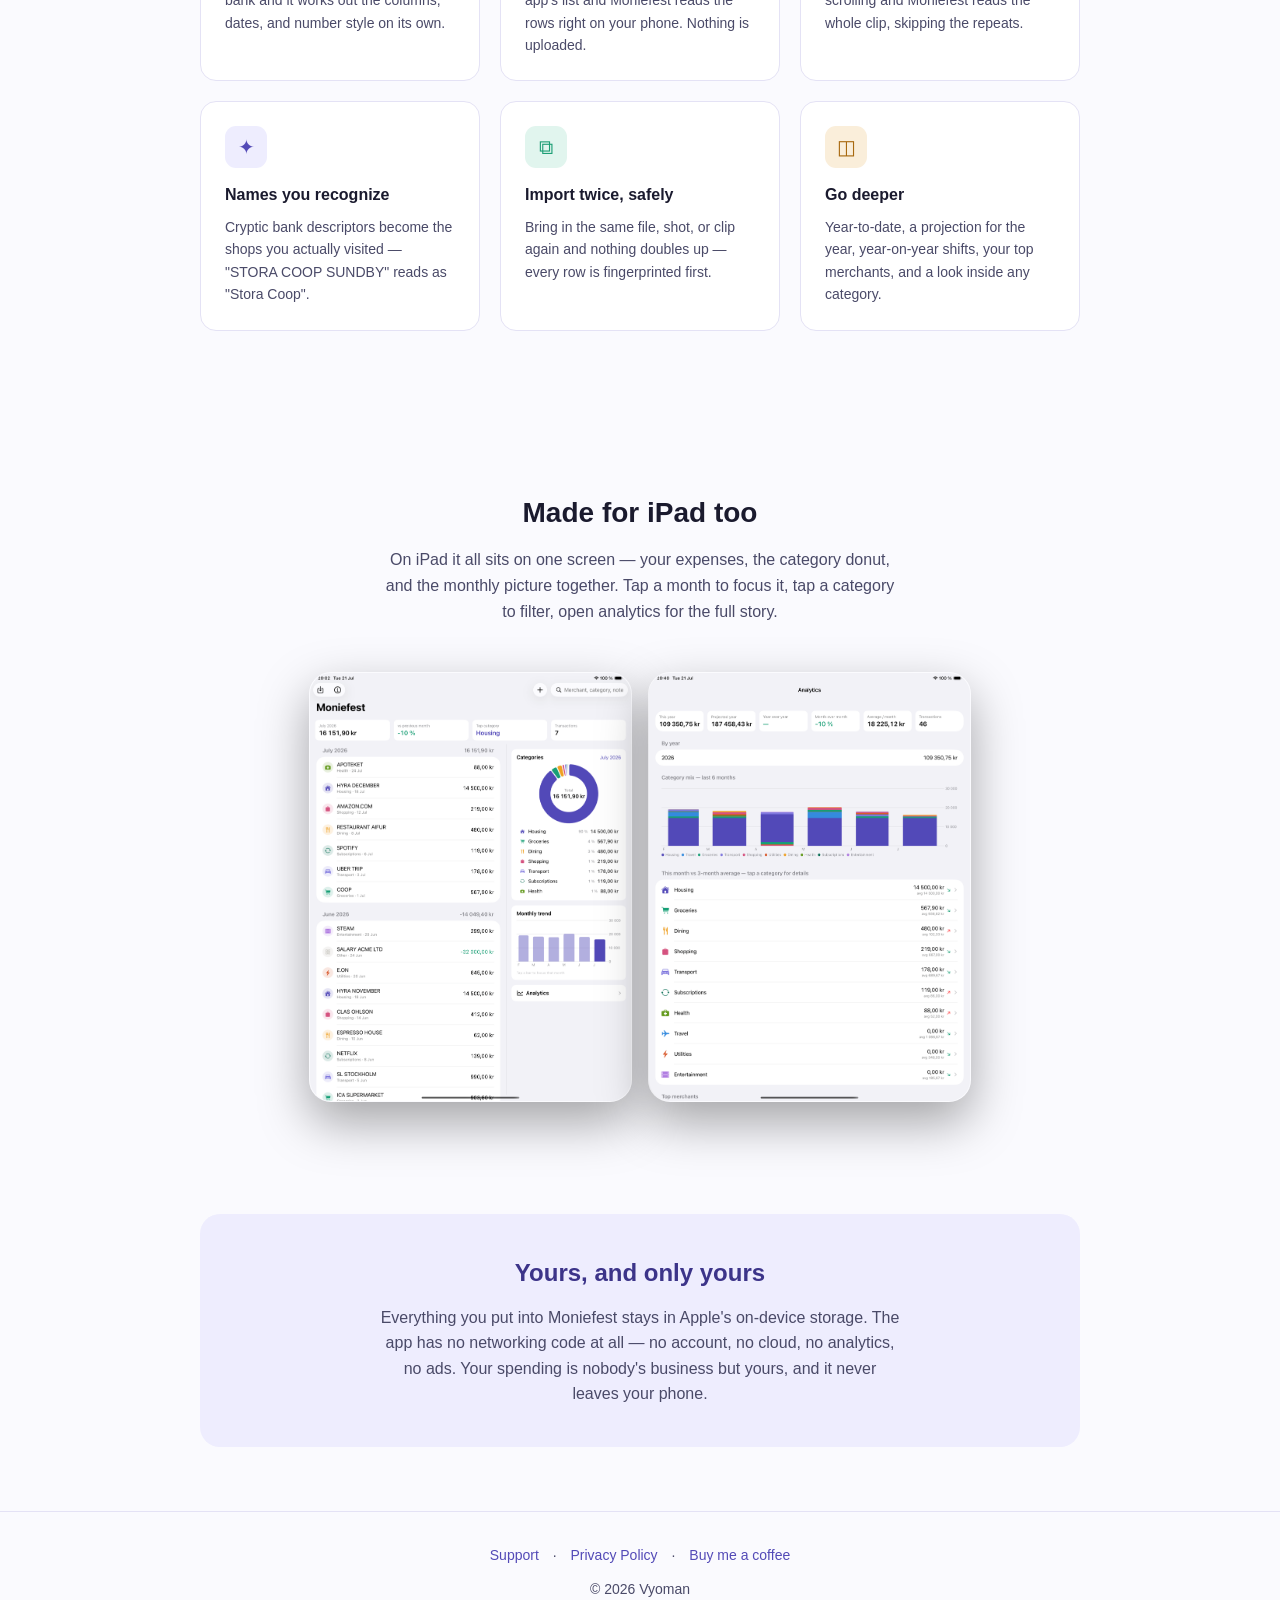
==== commit fcdfb6b1: "Footer copyright: Abhinav Goel -> Vyoman" ====
--- a/index.html
+++ b/index.html
@@ -113,7 +113,7 @@
 
 <footer>
   <div><a href="support.html">Support</a> · <a href="privacy.html">Privacy Policy</a> · <a href="https://buymeacoffee.com/maverickmicky">Buy me a coffee</a></div>
-  <div style="margin-top:12px;">© 2026 Abhinav Goel</div>
+  <div style="margin-top:12px;">© 2026 Vyoman</div>
 </footer>
 
 </body>
